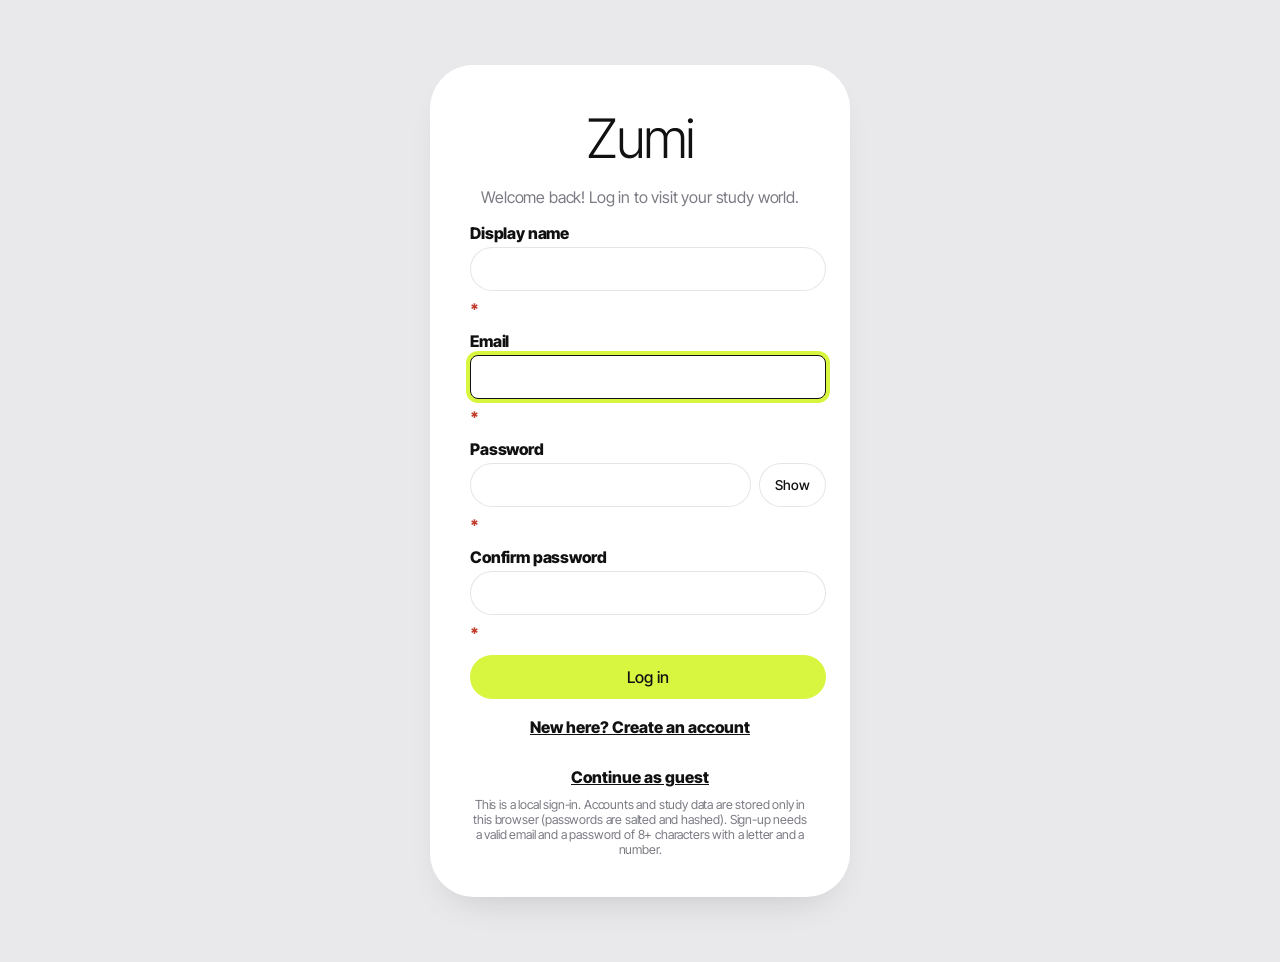
==== login.html @ 000455f9 "Initial commit" ====
<!DOCTYPE html>
<html lang="en">
<head>
<meta charset="UTF-8">
<meta name="viewport" content="width=device-width, initial-scale=1">
<title>Log in – Zumi</title>
<link rel="preconnect" href="https://fonts.googleapis.com">
<link href="https://fonts.googleapis.com/css2?family=Inter+Tight:wght@300;400;500;600&display=swap" rel="stylesheet">
<link rel="stylesheet" href="css/base.css">
<link rel="stylesheet" href="css/responsive.css">
<link rel="stylesheet" href="css/login.css">
<link rel="stylesheet" href="css/dreamy.css">
</head>
<body>
<main class="card login" id="view" style="padding:26px;animation:none">
  <h1>Zumi</h1>
  <p id="sub">Welcome back! Log in to visit your study world.</p>

  <form id="form" class="frm" novalidate>
    <label for="name" class="req">Display name
      <input id="name" name="name" type="text" maxlength="30" autocomplete="nickname" aria-describedby="e_name">
      <span class="err" id="e_name" role="alert"></span></label>
    <label for="email" class="req">Email
      <input id="email" name="email" type="email" maxlength="80" autocomplete="email" aria-describedby="e_email">
      <span class="err" id="e_email" role="alert"></span></label>
    <label for="password" class="req">Password
      <span class="pw"><input id="password" name="password" type="password" maxlength="64" autocomplete="current-password" aria-describedby="e_password">
      <button type="button" class="btn ghost small" id="toggle" aria-pressed="false">Show</button></span>
      <span class="err" id="e_password" role="alert"></span></label>
    <label for="confirm" class="req hidden" id="confirmWrap">Confirm password
      <input id="confirm" name="confirm" type="password" maxlength="64" autocomplete="new-password" aria-describedby="e_confirm">
      <span class="err" id="e_confirm" role="alert"></span></label>
    <button class="btn" type="submit" id="submit">Log in</button>
  </form>

  <div class="row" style="justify-content:center;margin-top:8px">
    <button class="link" type="button" id="switch">New here? Create an account</button>
    <button class="link" type="button" id="guest">Continue as guest</button>
  </div>
  <p class="note">This is a local sign-in. Accounts and study data are stored only in this browser (passwords are salted and hashed). Sign-up needs a valid email and a password of 8+ characters with a letter and a number.</p>
</main>

<script src="js/login.js"></script>
</body>
</html>
---- css/base.css ----
:root{--sky:#8fd3f4;--sky-d:#3a8fc2;--cream:#fff8e7;--green:#b8e6b8;--green-d:#2f7d4f;--peach:#ffd0b0;--lav:#d9ccf5;--yellow:#fff0a8;--ink:#2d3e50;--mute:#5b6b7c;--card:#ffffffe8;--line:#2d3e5020;--r:20px;--sh:0 6px 18px #3a8fc222;--danger:#c0392b}
*{box-sizing:border-box}
html{scroll-behavior:smooth}
body{margin:0;font-family:Nunito,system-ui,sans-serif;color:var(--ink);background:linear-gradient(#bfe6fa,var(--cream) 70%);min-height:100vh;display:flex}
h1,h2,h3,.brand{font-family:Fredoka,Nunito,sans-serif;margin:0}
h1{font-size:1.9rem}h2{font-size:1.25rem}h3{font-size:1.05rem}
button,input,select,textarea{font:inherit;color:inherit}
:focus-visible{outline:3px solid var(--sky-d);outline-offset:2px;border-radius:8px}
.skip{position:absolute;left:-999px}.skip:focus{left:8px;top:8px;background:#fff;padding:8px;z-index:99}
.side{position:sticky;top:0;height:100vh;width:230px;flex:none;padding:18px 14px;background:var(--card);border-right:2px solid var(--line);display:flex;flex-direction:column;gap:14px;z-index:5}
.brand{font-size:1.5rem;color:var(--sky-d);padding:0 8px}
#nav{display:flex;flex-direction:column;gap:4px}
#nav button{display:flex;align-items:center;gap:10px;padding:10px 12px;border:2px solid transparent;background:none;border-radius:14px;cursor:pointer;text-align:left;transition:.2s}
#nav button:hover{background:var(--yellow);transform:translateX(3px)}
#nav button[aria-current=page]{background:var(--sky);border-color:var(--sky-d);font-weight:800}
#nav button[aria-current=page] b::after{content:" •"}
.side-foot{margin-top:auto;display:grid;gap:8px}
.note{font-size:.78rem;color:var(--mute);margin:0}
main{flex:1;padding:26px;max-width:1150px;margin:0 auto;position:relative;z-index:1;min-width:0;animation:fade .35s}
@keyframes fade{from{opacity:0;transform:translateY(8px)}}
.ph{display:flex;justify-content:space-between;align-items:center;gap:12px;flex-wrap:wrap;margin-bottom:18px}
.ph p{margin:4px 0 0;color:var(--mute)}
.row{display:flex;gap:10px;flex-wrap:wrap;align-items:center}.row.end{justify-content:flex-end}
.grid{display:grid;gap:16px;grid-template-columns:repeat(auto-fill,minmax(250px,1fr))}
.grid.two{grid-template-columns:repeat(auto-fit,minmax(320px,1fr))}
.card{background:var(--card);border:2px solid var(--line);border-radius:var(--r);padding:18px;box-shadow:var(--sh);min-width:0}
.card>h2,.card>h3{margin-bottom:10px}
.stat{display:flex;gap:12px;align-items:center}
.stat b{font-size:1.5rem;display:block;font-family:Fredoka}.stat small{color:var(--mute)}
.btn{background:var(--sky-d);color:#fff;border:2px solid var(--sky-d);padding:10px 16px;border-radius:999px;cursor:pointer;font-weight:800;min-height:44px;transition:.2s}
.btn:hover{transform:translateY(-2px);box-shadow:var(--sh)}
.btn.ghost{background:#fff;color:var(--ink);border-color:var(--line)}
.btn.green{background:var(--green-d);border-color:var(--green-d)}
.btn.danger{background:var(--danger);border-color:var(--danger)}
.btn.small{padding:6px 12px;min-height:36px;font-size:.88rem}
.btn:disabled{opacity:.5;cursor:not-allowed}
.chip{display:inline-flex;gap:6px;align-items:center;padding:4px 10px;border-radius:999px;background:var(--lav);font-weight:800;font-size:.82rem}
.chip.red{background:#ffd6d0}.chip.green{background:var(--green)}.chip.yellow{background:var(--yellow)}.chip.peach{background:var(--peach)}
.bar{height:14px;background:#2d3e5014;border-radius:99px;overflow:hidden}
.bar i{display:block;height:100%;background:linear-gradient(90deg,var(--sky-d),var(--green-d));border-radius:99px;transition:width .8s ease}
.lbl{display:flex;justify-content:space-between;font-size:.88rem;margin-bottom:4px}
.list{list-style:none;margin:0;padding:0;display:grid;gap:10px}
.item{display:flex;gap:10px;justify-content:space-between;align-items:flex-start;padding:12px;border-radius:16px;background:#fff;border:2px solid var(--line);border-left:8px solid var(--c,var(--sky));flex-wrap:wrap}
.item.done{opacity:.75}.item.done .t{text-decoration:line-through}
.item .t{font-weight:800}.item p{margin:4px 0;color:var(--mute);font-size:.9rem}
.meta{display:flex;gap:6px;flex-wrap:wrap;margin-top:6px}
.acts{display:flex;gap:6px;flex-wrap:wrap}
.empty{text-align:center;padding:26px 12px;color:var(--mute)}
.bar-filters{display:flex;gap:10px;flex-wrap:wrap;margin-bottom:16px}
input,select,textarea{padding:10px 12px;border-radius:14px;border:2px solid var(--line);background:#fff;min-height:44px;max-width:100%}
textarea{width:100%;min-height:110px;resize:vertical}
input[type=color]{padding:2px;width:60px}
input[type=checkbox]{min-height:0;width:18px;height:18px}
.chk{display:flex;gap:6px;align-items:center}
dialog{border:3px solid var(--sky);border-radius:24px;padding:22px;max-width:480px;width:calc(100% - 28px);background:var(--cream);color:var(--ink);box-shadow:0 20px 60px #0004}
dialog::backdrop{background:#2d3e5066}
dialog.pop[open]{animation:pop .25s}@keyframes pop{from{transform:scale(.9);opacity:0}}
.frm{display:grid;gap:12px}.frm label{font-weight:800;display:grid;gap:4px}.frm .req::after{content:" *";color:var(--danger)}
.err{color:var(--danger);font-size:.84rem;font-weight:800;min-height:0}
#toasts{position:fixed;right:14px;top:14px;display:grid;gap:8px;z-index:60;max-width:300px}
.toast{background:#fff;border:2px solid var(--sky-d);border-radius:16px;padding:10px 14px;box-shadow:var(--sh);animation:pop .3s;font-weight:700}
.toast.reward{background:var(--yellow);border-color:#e0b800}
#fx{position:fixed;inset:0;pointer-events:none;z-index:70}
.spark{position:absolute;width:12px;height:12px;border-radius:50%;animation:rise 1.3s ease-out forwards}
@keyframes rise{from{opacity:1;transform:translateY(0) scale(.5)}to{opacity:0;transform:translateY(-140px) rotate(180deg) scale(1.4)}}
.note-body{white-space:pre-wrap;word-break:break-word}

/* IconScout 3D icon system */
---- css/responsive.css ----
@media(prefers-reduced-motion:reduce){*,*::before,*::after{animation:none!important;transition:none!important;scroll-behavior:auto!important}}
---- css/login.css ----
body{display:grid;place-items:center;padding:20px}
  .login{position:relative;z-index:1;width:min(420px,100%);text-align:center}
  .login form{text-align:left;margin-top:14px}
  .pw{display:flex;gap:8px}.pw input{flex:1;min-width:0}
  .link{background:none;border:0;color:var(--sky-d);font-weight:800;cursor:pointer;text-decoration:underline;padding:6px;min-height:40px}
  .hidden{display:none}
---- css/dreamy.css ----
/* Zumi theme: soft grey canvas, lime accent, black pills, oversized light type (desktop-first) */
:root{--lime:#d8f53f;--lime-l:#eefab0;--black:#111;--bg:#e9e9ec;--sky:var(--lime);--sky-d:#111;--yellow:var(--lime-l);--green:#e6f7a6;--green-d:#111;--peach:#f1f1f3;--lav:#e4e4e9;--cream:#e9e9ec;--ink:#111;--mute:#7b7b84;--card:#fff;--line:#0000001a;--r:34px;--sh:0 1px 0 #fff inset,0 18px 40px -22px #0003}
body{font-family:'Inter Tight',system-ui,sans-serif;background:var(--bg);color:var(--ink);letter-spacing:-.01em}
body:has(.side){display:block}
h1,h2,h3,.brand{font-family:'Inter Tight',system-ui,sans-serif;font-weight:500;letter-spacing:-.03em}
:focus-visible{outline:3px solid var(--black);outline-offset:3px}

/* top bar: brand, floating pill nav, utilities */
.side{position:sticky;top:0;z-index:20;width:auto;height:auto;flex-direction:row;align-items:center;gap:16px;padding:18px 32px;background:#e9e9eccc;backdrop-filter:blur(14px);border:0;box-shadow:none}
.brand{font-size:1.7rem;font-weight:600;padding:0;color:var(--black)}
#nav{flex-direction:row;gap:4px;margin:0 auto;padding:6px;background:#fff;border-radius:999px;box-shadow:var(--sh)}
#nav button{padding:9px 11px;border-radius:999px;border:0;font-size:.92rem;color:#444;transform:none;white-space:nowrap}
#nav button:hover{background:var(--bg);transform:none}
#nav button[aria-current=page]{background:var(--black);color:#fff;font-weight:500}
#nav button[aria-current=page] b::after{content:none}
.side-foot{margin:0;display:flex;flex-direction:row;align-items:center;gap:8px}
.side-foot .note{display:none}
.side-foot>*{white-space:nowrap;flex:none}
.side-foot .chip{font-size:.8rem}
.grid:has(.stat:nth-child(6):last-child){grid-template-columns:repeat(3,1fr)}

main{max-width:1240px;padding:24px 40px 80px;animation:fade .35s}

/* oversized two-tone headings */
.ph{align-items:flex-end;margin-bottom:28px}
.ph h1{font-size:clamp(2.6rem,5.2vw,4.6rem);font-weight:300;line-height:1.02;letter-spacing:-.045em;color:var(--black)}
.ph h1 .lt{color:#a9a9b1}
.ph p{color:var(--mute);margin:12px 0 0;font-size:1rem}

/* cards */
.card{background:#fff;border:0;border-radius:var(--r);box-shadow:var(--sh);padding:26px}
.card h2{font-weight:500;font-size:1.3rem}
.grid{gap:18px}
.stat{flex-direction:column;align-items:flex-start;gap:6px;min-height:150px;justify-content:space-between}
.stat b{font-family:inherit;font-size:3rem;font-weight:300;letter-spacing:-.05em;line-height:1}
.stat small{color:var(--mute);font-size:.9rem}
.stat:nth-child(1){background:var(--lime)}
.stat:nth-child(1) small{color:#111a}
.stat:nth-child(4){background:var(--black);color:#fff}
.stat:nth-child(4) small{color:#ffffff99}

/* buttons, chips */
.btn{border-radius:999px;border:0;background:var(--lime);color:#111;font-weight:500;padding:12px 22px;box-shadow:none;transition:.2s}
.btn:hover{background:var(--black);color:#fff;transform:none}
.btn.ghost{background:#fff;color:#111;box-shadow:inset 0 0 0 1px var(--line)}
.btn.ghost:hover{background:var(--black);color:#fff}
.btn.danger{background:var(--black);color:#fff}
.btn.green{background:var(--black);color:#fff}
.btn.green:hover{background:var(--lime);color:#111}
.btn.small{padding:8px 16px;font-size:.85rem}
.chip{border-radius:999px;background:var(--bg);color:#111;font-weight:500;padding:6px 14px;border:0}
.chip.green,.chip.yellow{background:var(--lime)}
.chip.red{background:var(--black);color:#fff}
.chip.peach{background:#fff;box-shadow:inset 0 0 0 1px #111}
.side-foot .chip{background:#fff}

/* lists and items */
.item{background:var(--bg);border:0;border-left:6px solid var(--c,var(--lime));border-radius:24px;padding:16px 20px}
.item .t{color:#111;font-weight:500}
.bar{height:10px;border-radius:999px;background:var(--bg)}
.bar i{background:var(--black);border-radius:999px}
.card:has(.ring) .bar i{background:var(--lime)}

/* forms */
input,select,textarea{background:#fff;border:1px solid var(--line);border-radius:999px;padding:11px 18px}
textarea{border-radius:24px}
input:focus,select:focus,textarea:focus{outline:none;border-color:#111;box-shadow:0 0 0 4px var(--lime)}
dialog{border:0;border-radius:36px;background:#fff;box-shadow:0 30px 90px #0005;padding:30px}
dialog::backdrop{background:#0008;backdrop-filter:blur(6px)}
.toast{background:var(--black);color:#fff;border:0;border-radius:999px;padding:12px 22px}
.toast.reward{background:var(--lime);color:#111}
.spark{box-shadow:0 0 0 2px #111}

/* world, badges, calendar, timer */
.dgrid button,.badge{border:0;border-radius:24px;background:var(--bg)}
.dgrid button[aria-pressed=true],.badge.on{background:var(--lime);border:0}
.stats>div{border:0;background:var(--bg);border-radius:24px}
.lvl-n{background:var(--black);box-shadow:0 0 0 4px #fff,0 0 0 6px var(--lime);color:var(--lime)}
.lvl-n small{color:#fff}
.sw{box-shadow:inset 0 -4px 0 #0002}
.ring .time{font:300 3.4rem 'Inter Tight',sans-serif;letter-spacing:-.05em;color:#fff}
#arc{stroke:var(--lime)!important}
.ring circle:first-child{stroke:#ffffff22!important}
.card:has(.ring){background:var(--black);color:#fff}
.card:has(.ring) .btn{background:var(--lime);color:#111}
.card:has(.ring) .btn.ghost{background:#222;color:#fff;box-shadow:none}
.card:has(.ring) .btn:hover{background:#fff;color:#111}

/* login */
.login{max-width:470px!important;margin:5vh auto!important;border-radius:44px!important;padding:40px!important;box-shadow:var(--sh)!important}
.login h1{text-align:center;font-size:3.4rem;font-weight:300;letter-spacing:-.05em;color:#111}
.login>p{text-align:center;color:var(--mute)}

/* narrower screens: nav becomes a floating bottom pill, like the phone layout */
@media(max-width:1300px){.side-foot .chip{display:none}}
@media(max-width:1000px){
 .side{padding:14px 20px}.brand{font-size:1.4rem}
 #nav button{padding:9px 12px;font-size:.82rem}
 main{padding:16px 20px 110px}
}
@media(max-width:760px){
 body:has(.side){padding-bottom:0}
 .side{position:fixed;top:auto;bottom:14px;left:12px;right:12px;padding:0;background:none;backdrop-filter:none;justify-content:center}
 .brand,.side-foot{display:none}
 #nav{margin:0;max-width:100%;overflow-x:auto;box-shadow:0 12px 36px #0004}
 .grid,.grid.two{grid-template-columns:1fr}
 .ph{align-items:flex-start}
}
.card:has(.ring) button[data-act=mode]{background:#222;color:#fff;border:0;box-shadow:none}
.card:has(.ring) button[data-act=mode][aria-pressed=true]{background:var(--lime);color:#111}
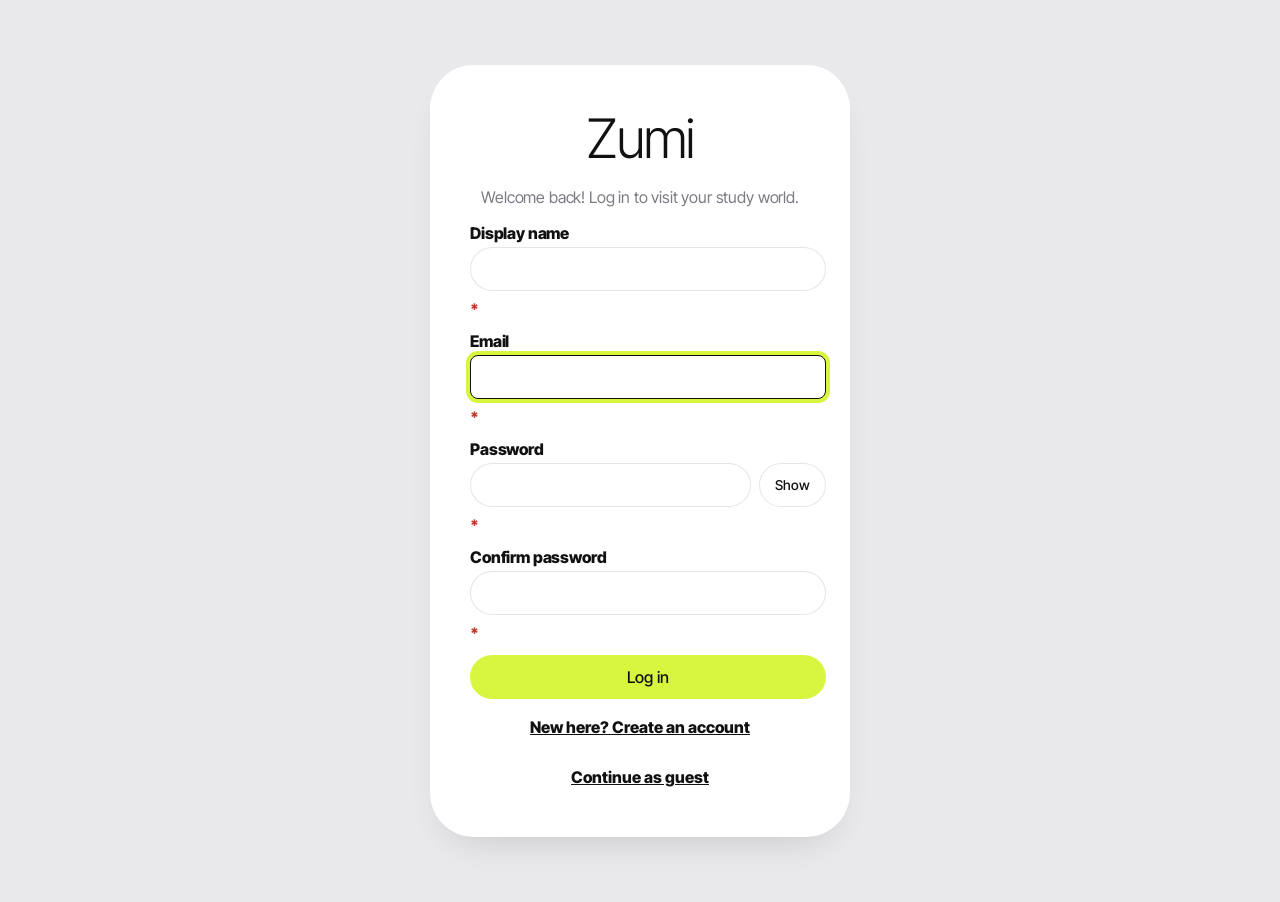
==== commit ae2bee6d: "Remove local sign-in note from login page Removed note about local sign-in and account requirements." ====
--- a/login.html
+++ b/login.html
@@ -37,7 +37,6 @@
     <button class="link" type="button" id="switch">New here? Create an account</button>
     <button class="link" type="button" id="guest">Continue as guest</button>
   </div>
-  <p class="note">This is a local sign-in. Accounts and study data are stored only in this browser (passwords are salted and hashed). Sign-up needs a valid email and a password of 8+ characters with a letter and a number.</p>
 </main>
 
 <script src="js/login.js"></script>
